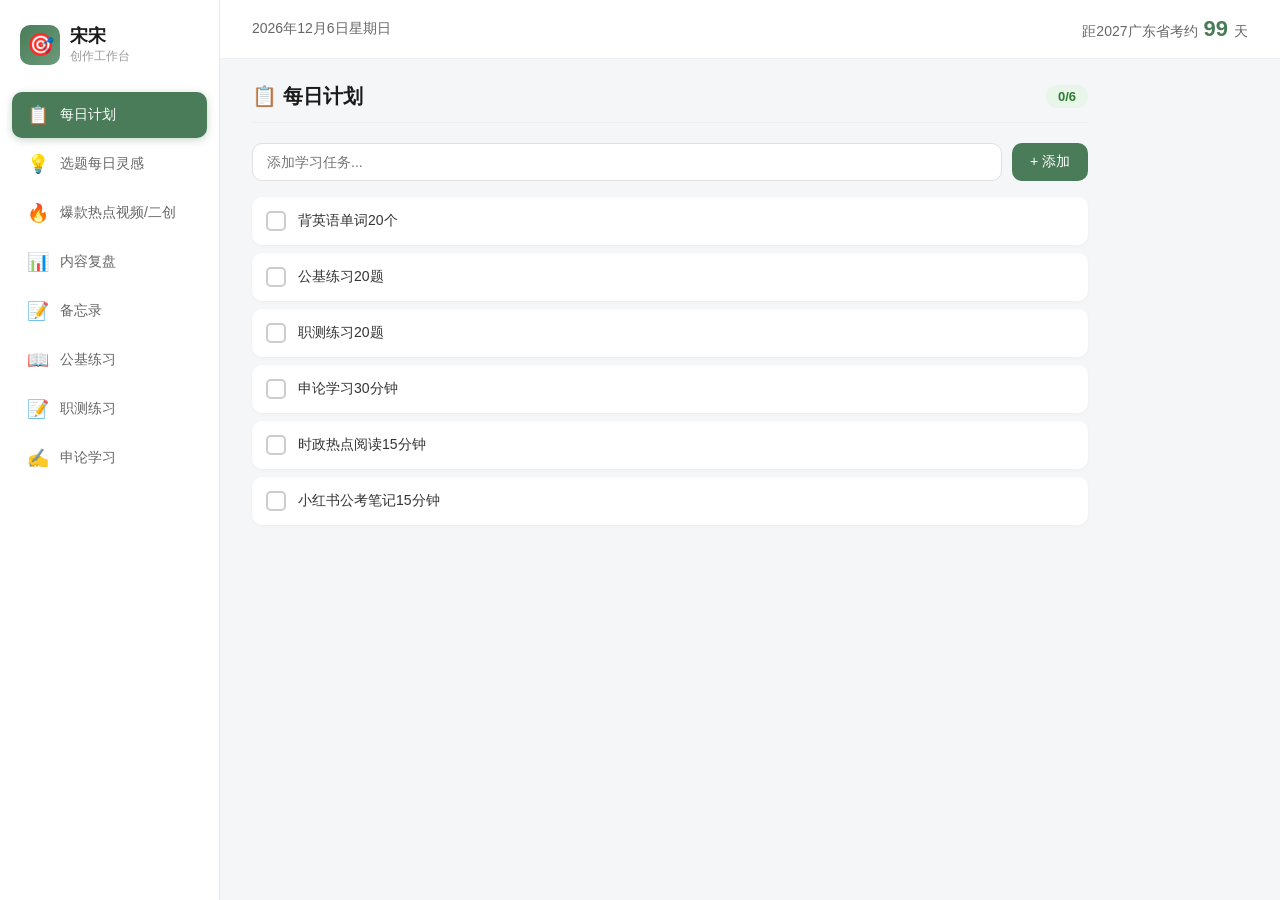
==== index.html @ 7b5e4655 "宋宋的工作台 - 2027广东省考冲刺 - 左侧导航+右侧内容布局 - 每日计划/公基/职测/申论/复盘/热点/备忘录 - 每日20题限制+错误分析 - 时政热点+广东热点+B站博主 - 小红书风格笔" ====
<!DOCTYPE html>
<html lang="zh-CN">
<head>
    <meta charset="UTF-8">
    <meta name="viewport" content="width=device-width, initial-scale=1.0">
    <title>宋宋的工作台 · 2027广东省考冲刺</title>
    <link rel="stylesheet" href="song-final.css">
</head>
<body>
    <div class="app">
        <!-- 左侧导航栏 -->
        <aside class="sidebar">
            <div class="sidebar-brand">
                <div class="brand-icon">🎯</div>
                <div class="brand-text">
                    <div class="brand-name">宋宋</div>
                    <div class="brand-sub">创作工作台</div>
                </div>
            </div>

            <nav class="nav-menu">
                <div class="nav-item active" data-tab="tasks">
                    <span class="nav-icon">📋</span>
                    <span class="nav-text">每日计划</span>
                </div>
                <div class="nav-item" data-tab="hot">
                    <span class="nav-icon">💡</span>
                    <span class="nav-text">选题每日灵感</span>
                </div>
                <div class="nav-item" data-tab="review">
                    <span class="nav-icon">🔥</span>
                    <span class="nav-text">爆款热点视频/二创</span>
                </div>
                <div class="nav-item" data-tab="summary">
                    <span class="nav-icon">📊</span>
                    <span class="nav-text">内容复盘</span>
                </div>
                <div class="nav-item" data-tab="memo">
                    <span class="nav-icon">📝</span>
                    <span class="nav-text">备忘录</span>
                </div>
                <div class="nav-item" data-tab="exam">
                    <span class="nav-icon">📖</span>
                    <span class="nav-text">公基练习</span>
                </div>
                <div class="nav-item" data-tab="zhice">
                    <span class="nav-icon">📝</span>
                    <span class="nav-text">职测练习</span>
                </div>
                <div class="nav-item" data-tab="shenlun">
                    <span class="nav-icon">✍️</span>
                    <span class="nav-text">申论学习</span>
                </div>
            </nav>
        </aside>

        <!-- 右侧内容区 -->
        <main class="main-content">
            <!-- 顶部栏 -->
            <header class="topbar">
                <div class="topbar-date" id="todayDate"></div>
                <div class="topbar-countdown">
                    <span>距2027广东省考约</span>
                    <b id="countdown">--</b>
                    <span>天</span>
                </div>
            </header>

            <!-- 每日计划 -->
            <section class="content-section active" id="content-tasks">
                <div class="section-header">
                    <h2>📋 每日计划</h2>
                    <span class="progress-tag" id="taskProgress">0/0</span>
                </div>
                <div class="task-add">
                    <input type="text" id="taskInput" placeholder="添加学习任务...">
                    <button onclick="addTask()">+ 添加</button>
                </div>
                <ul class="task-list" id="taskList"></ul>
            </section>

            <!-- 选题灵感 -->
            <section class="content-section" id="content-hot">
                <div class="section-header">
                    <h2>💡 选题每日灵感</h2>
                    <span class="update-tag">整理自小红书/知乎/头条</span>
                </div>
                <div class="xhs-grid" id="xhsGrid"></div>
            </section>

            <!-- 爆款热点 -->
            <section class="content-section" id="content-review">
                <div class="section-header">
                    <h2>🔥 爆款热点视频/二创</h2>
                    <span class="update-tag">2026-07-28更新</span>
                </div>
                <div class="hot-list" id="hotList"></div>
            </section>

            <!-- 内容复盘 -->
            <section class="content-section" id="content-summary">
                <div class="section-header">
                    <h2>📊 内容复盘</h2>
                    <button class="btn-primary" onclick="generateReview()">生成复盘分析</button>
                </div>
                <div class="module-inputs">
                    <h3>各模块做题情况</h3>
                    <p class="hint">录入今天各模块做题数和正确数，系统自动计算正确率并分析薄弱环节</p>
                    <table class="module-table">
                        <thead>
                            <tr><th>模块</th><th>做题数</th><th>正确数</th><th>正确率</th></tr>
                        </thead>
                        <tbody id="moduleTableBody"></tbody>
                    </table>
                </div>
                <div class="review-inputs">
                    <div class="review-field">
                        <label>今日学习时长</label>
                        <input type="text" id="reviewHours" placeholder="如：4小时">
                    </div>
                    <div class="review-field">
                        <label>错误原因总结</label>
                        <textarea id="reviewErrors" rows="3" placeholder="今天做错的主要原因..."></textarea>
                    </div>
                    <div class="review-field">
                        <label>明日改进计划</label>
                        <textarea id="reviewPlan" rows="3" placeholder="明天重点改进什么..."></textarea>
                    </div>
                </div>
                <div class="review-output" id="reviewOutput"></div>
            </section>

            <!-- 备忘录 -->
            <section class="content-section" id="content-memo">
                <div class="section-header">
                    <h2>📝 备忘录</h2>
                    <button class="btn-primary" onclick="saveMemo()">保存</button>
                </div>
                <textarea id="memoText" placeholder="随手记录重要事项、灵感、待办..." rows="20"></textarea>
            </section>

            <!-- 公基练习 -->
            <section class="content-section" id="content-exam">
                <div class="section-header">
                    <h2>📖 公基练习</h2>
                    <div class="quiz-stats-bar">
                        <span>总题数：<b id="gongjiTotal">0</b></span>
                        <span>已答：<b id="gongjiAnswered">0</b></span>
                        <span>正确：<b id="gongjiCorrect">0</b></span>
                        <span>正确率：<b id="gongjiRate">0%</b></span>
                        <button class="btn-reset" onclick="resetQuiz('gongji')">重置</button>
                        <button class="btn-add-q" onclick="openAddModal('gongji')">+ 录入题目</button>
                    </div>
                </div>
                <div class="daily-limit-tip" id="gongjiTip">📅 今日练习：已答 <b>0</b> / 20 题</div>
                <ul class="quiz-list" id="gongjiTaskList"></ul>
            </section>

            <!-- 职测练习 -->
            <section class="content-section" id="content-zhice">
                <div class="section-header">
                    <h2>📝 职测练习</h2>
                    <div class="quiz-stats-bar">
                        <span>总题数：<b id="zhiceTotal">0</b></span>
                        <span>已答：<b id="zhiceAnswered">0</b></span>
                        <span>正确：<b id="zhiceCorrect">0</b></span>
                        <span>正确率：<b id="zhiceRate">0%</b></span>
                        <button class="btn-reset" onclick="resetQuiz('zhice')">重置</button>
                        <button class="btn-add-q" onclick="openAddModal('zhice')">+ 录入题目</button>
                    </div>
                </div>
                <div class="daily-limit-tip" id="zhiceTip">📅 今日练习：已答 <b>0</b> / 20 题</div>
                <ul class="quiz-list" id="zhiceTaskList"></ul>
            </section>

            <!-- 申论学习 -->
            <section class="content-section" id="content-shenlun">
                <div class="section-header">
                    <h2>✍️ 申论学习</h2>
                </div>
                <div class="video-intro">
                    <p>📚 精选 B 站申论学习博主，点击卡片跳转主页，点击"申论视频"按钮搜索该博主的申论相关视频。</p>
                </div>
                <div class="hot-topics-block">
                    <h3 class="block-title">🔥 2025申论最新热点</h3>
                    <p class="block-update">更新时间：2026年7月28日</p>
                    <div class="hot-topics-list" id="hotTopicsList"></div>
                </div>
                <div class="video-grid" id="shenlunVideoGrid"></div>
            </section>
        </main>
    </div>

    <!-- 录入题目弹窗 -->
    <div class="modal" id="gongjiAddModal">
        <div class="modal-content">
            <div class="modal-header"><h3>录入公基题目</h3><button class="modal-close" onclick="closeAddModal('gongji')">×</button></div>
            <div class="modal-body">
                <div class="form-row"><label>题干</label><textarea id="gongjiNewQ" rows="3"></textarea></div>
                <div class="form-row form-row-2"><label>A<input type="text" id="gongjiNewA"></label><label>B<input type="text" id="gongjiNewB"></label></div>
                <div class="form-row form-row-2"><label>C<input type="text" id="gongjiNewC"></label><label>D<input type="text" id="gongjiNewD"></label></div>
                <div class="form-row"><label>正确答案<select id="gongjiNewAns"><option value="0">A</option><option value="1">B</option><option value="2">C</option><option value="3">D</option></select></label></div>
                <div class="form-row"><label>解析（选填）</label><textarea id="gongjiNewExp" rows="2"></textarea></div>
            </div>
            <div class="modal-footer">
                <button class="btn-cancel" onclick="closeAddModal('gongji')">取消</button>
                <button class="btn-save" onclick="addCustomQuestion('gongji')">保存</button>
            </div>
        </div>
    </div>

    <div class="modal" id="zhiceAddModal">
        <div class="modal-content">
            <div class="modal-header"><h3>录入职测题目</h3><button class="modal-close" onclick="closeAddModal('zhice')">×</button></div>
            <div class="modal-body">
                <div class="form-row"><label>题干</label><textarea id="zhiceNewQ" rows="3"></textarea></div>
                <div class="form-row form-row-2"><label>A<input type="text" id="zhiceNewA"></label><label>B<input type="text" id="zhiceNewB"></label></div>
                <div class="form-row form-row-2"><label>C<input type="text" id="zhiceNewC"></label><label>D<input type="text" id="zhiceNewD"></label></div>
                <div class="form-row"><label>正确答案<select id="zhiceNewAns"><option value="0">A</option><option value="1">B</option><option value="2">C</option><option value="3">D</option></select></label></div>
                <div class="form-row"><label>解析（选填）</label><textarea id="zhiceNewExp" rows="2"></textarea></div>
            </div>
            <div class="modal-footer">
                <button class="btn-cancel" onclick="closeAddModal('zhice')">取消</button>
                <button class="btn-save" onclick="addCustomQuestion('zhice')">保存</button>
            </div>
        </div>
    </div>

    <script src="questions.js"></script>
    <script src="song-final-data.js"></script>
    <script src="song-final-app.js"></script>
</body>
</html>
---- song-final.css ----
/* 宋宋的工作台 - 最终版（左侧导航+右侧内容） */

* { margin: 0; padding: 0; box-sizing: border-box; }

body {
    font-family: -apple-system, BlinkMacSystemFont, "Segoe UI", Roboto, "Helvetica Neue", Arial, sans-serif;
    background: #f5f6f8;
    color: #333;
    height: 100vh;
    overflow: hidden;
}

.app {
    display: flex;
    height: 100vh;
}

/* ===== 左侧导航栏 ===== */
.sidebar {
    width: 220px;
    background: #fff;
    border-right: 1px solid #e8e8e8;
    display: flex;
    flex-direction: column;
    flex-shrink: 0;
    overflow-y: auto;
}

.sidebar-brand {
    padding: 24px 20px 16px;
    display: flex;
    align-items: center;
    gap: 10px;
}

.brand-icon {
    width: 40px;
    height: 40px;
    border-radius: 10px;
    background: linear-gradient(135deg, #4a7c59, #6b9b7a);
    display: flex;
    align-items: center;
    justify-content: center;
    font-size: 22px;
}

.brand-name {
    font-size: 18px;
    font-weight: 700;
    color: #1a1a1a;
}

.brand-sub {
    font-size: 12px;
    color: #999;
}

.nav-menu {
    padding: 8px 12px;
    flex: 1;
}

.nav-item {
    display: flex;
    align-items: center;
    padding: 12px 14px;
    margin: 3px 0;
    border-radius: 10px;
    cursor: pointer;
    transition: all 0.2s;
    color: #666;
    font-size: 14px;
}

.nav-item:hover {
    background: #f5f5f5;
    color: #333;
}

.nav-item.active {
    background: #4a7c59;
    color: #fff;
    box-shadow: 0 2px 8px rgba(74, 124, 89, 0.3);
}

.nav-icon {
    font-size: 18px;
    margin-right: 10px;
    width: 24px;
    text-align: center;
}

.nav-text {
    font-weight: 500;
}

/* ===== 右侧主内容区 ===== */
.main-content {
    flex: 1;
    overflow-y: auto;
    padding: 0;
    display: flex;
    flex-direction: column;
}

/* 顶部栏 */
.topbar {
    display: flex;
    justify-content: space-between;
    align-items: center;
    padding: 16px 32px;
    background: #fff;
    border-bottom: 1px solid #f0f0f0;
    position: sticky;
    top: 0;
    z-index: 10;
}

.topbar-date {
    font-size: 14px;
    color: #666;
}

.topbar-countdown {
    display: flex;
    align-items: baseline;
    gap: 6px;
    font-size: 14px;
    color: #666;
}

.topbar-countdown b {
    font-size: 22px;
    font-weight: 700;
    color: #4a7c59;
}

/* 内容区 */
.content-section {
    display: none;
    padding: 24px 32px;
    max-width: 900px;
    animation: fadeIn 0.3s ease;
}

.content-section.active {
    display: block;
}

@keyframes fadeIn {
    from { opacity: 0; transform: translateY(6px); }
    to { opacity: 1; transform: translateY(0); }
}

.section-header {
    display: flex;
    justify-content: space-between;
    align-items: center;
    margin-bottom: 20px;
    padding-bottom: 12px;
    border-bottom: 1px solid #f0f0f0;
}

.section-header h2 {
    font-size: 20px;
    font-weight: 600;
    color: #1a1a1a;
}

.progress-tag {
    background: #e8f5e9;
    color: #2e7d32;
    padding: 4px 12px;
    border-radius: 12px;
    font-size: 13px;
    font-weight: 600;
}

.update-tag {
    font-size: 12px;
    color: #999;
}

/* ===== 任务列表 ===== */
.task-add {
    display: flex;
    gap: 10px;
    margin-bottom: 16px;
}

.task-add input {
    flex: 1;
    padding: 10px 14px;
    border: 1.5px solid #e0e0e0;
    border-radius: 10px;
    font-size: 14px;
    outline: none;
}

.task-add input:focus { border-color: #4a7c59; }

.task-add button {
    padding: 10px 18px;
    background: #4a7c59;
    color: #fff;
    border: none;
    border-radius: 10px;
    font-size: 14px;
    cursor: pointer;
}

.task-list { list-style: none; }

.task-list li {
    display: flex;
    align-items: center;
    padding: 12px 14px;
    background: #fff;
    border-radius: 10px;
    margin-bottom: 8px;
    box-shadow: 0 1px 3px rgba(0,0,0,0.04);
    transition: all 0.2s;
}

.task-list li:hover { box-shadow: 0 2px 8px rgba(0,0,0,0.08); }
.task-list li.done { opacity: 0.5; }
.task-list li.done .task-text { text-decoration: line-through; }

.task-check {
    width: 20px; height: 20px; border: 2px solid #ccc; border-radius: 5px;
    margin-right: 12px; cursor: pointer; display: flex;
    align-items: center; justify-content: center; flex-shrink: 0; background: #fff;
}

.task-check:hover { border-color: #4a7c59; }
.task-check.checked { background: #4a7c59; border-color: #4a7c59; }
.task-check.checked::after { content: "✓"; color: #fff; font-size: 13px; font-weight: bold; }

.task-text { flex: 1; font-size: 14px; }

.task-del {
    width: 24px; height: 24px; border: none; background: transparent;
    color: #ccc; font-size: 16px; cursor: pointer; border-radius: 5px;
    opacity: 0; transition: all 0.2s;
}

.task-list li:hover .task-del { opacity: 1; }
.task-del:hover { background: #ffebee; color: #e53935; }

/* ===== 小红书笔记卡片 ===== */
.xhs-grid {
    display: grid;
    grid-template-columns: repeat(auto-fill, minmax(280px, 1fr));
    gap: 14px;
}

.xhs-card {
    background: #fff;
    border-radius: 12px;
    padding: 16px;
    box-shadow: 0 1px 3px rgba(0,0,0,0.05);
    border: 1px solid #f0f0f0;
    transition: all 0.25s;
}

.xhs-card:hover {
    transform: translateY(-2px);
    box-shadow: 0 4px 16px rgba(0,0,0,0.1);
}

.xhs-tag {
    display: inline-block;
    padding: 3px 8px;
    border-radius: 4px;
    font-size: 11px;
    font-weight: 600;
    margin-bottom: 8px;
}

.xhs-tag-技巧 { background: #e3f2fd; color: #1565c0; }
.xhs-tag-热点 { background: #fff3e0; color: #ef6c00; }
.xhs-tag-经验 { background: #e8f5e9; color: #2e7d32; }
.xhs-tag-行测 { background: #f3e5f5; color: #7b1fa2; }
.xhs-tag-申论 { background: #fce4ec; color: #c62828; }
.xhs-tag-时政 { background: #e0f7fa; color: #00838f; }

.xhs-title { font-size: 15px; font-weight: 600; color: #1a1a1a; margin-bottom: 6px; line-height: 1.4; }
.xhs-author { font-size: 12px; color: #999; margin-bottom: 8px; }
.xhs-content { font-size: 13px; color: #555; line-height: 1.7; margin-bottom: 8px; }
.xhs-points { background: #f9f9fa; border-radius: 6px; padding: 10px; font-size: 12px; color: #666; line-height: 1.7; }
.xhs-stats { font-size: 11px; color: #bbb; margin-top: 10px; padding-top: 10px; border-top: 1px solid #f5f5f5; }

/* ===== 热点列表 ===== */
.hot-list { display: flex; flex-direction: column; gap: 12px; }

.hot-item {
    background: #fff;
    border-radius: 12px;
    padding: 16px 18px;
    border-left: 4px solid #4a7c59;
    box-shadow: 0 1px 3px rgba(0,0,0,0.04);
}

.hot-item.gd { border-left-color: #c62828; }

.hot-title { font-size: 15px; font-weight: 600; color: #1a1a1a; margin-bottom: 6px; }
.hot-summary { font-size: 13px; color: #555; line-height: 1.6; margin-bottom: 6px; }
.hot-points { background: #f7f9fc; border-radius: 6px; padding: 8px 10px; font-size: 12px; color: #666; line-height: 1.7; }
.hot-source { font-size: 11px; color: #aaa; text-align: right; margin-top: 6px; }

/* ===== 复盘模块 ===== */
.module-inputs { margin-bottom: 20px; }
.module-inputs h3 { font-size: 15px; font-weight: 600; margin-bottom: 6px; }
.hint { font-size: 13px; color: #999; margin-bottom: 12px; }

.module-table {
    width: 100%; border-collapse: collapse; font-size: 14px;
    background: #fff; border-radius: 10px; overflow: hidden;
}

.module-table th {
    background: #f5f5f7; padding: 10px; text-align: left;
    font-weight: 600; color: #666; font-size: 13px;
}

.module-table td { padding: 8px 10px; border-bottom: 1px solid #f0f0f0; }

.module-table input {
    width: 70px; padding: 6px 8px; border: 1.5px solid #eee;
    border-radius: 6px; font-size: 14px; outline: none;
}

.module-table input:focus { border-color: #4a7c59; }

.rate-cell { font-weight: 600; }
.rate-low { color: #e53935; }
.rate-mid { color: #ef6c00; }
.rate-high { color: #2e7d32; }

.review-inputs { display: flex; flex-direction: column; gap: 10px; margin-bottom: 16px; }

.review-field label {
    display: block; font-size: 13px; color: #666;
    margin-bottom: 4px; font-weight: 500;
}

.review-field input,
.review-field textarea {
    width: 100%; padding: 10px 12px; border: 1.5px solid #e0e0e0;
    border-radius: 8px; font-size: 14px; font-family: inherit; outline: none; resize: vertical;
}

.review-field input:focus,
.review-field textarea:focus { border-color: #4a7c59; }

.review-output { display: none; margin-top: 16px; }
.review-output.show { display: block; }

.review-box {
    background: #fff8f6; border: 1px solid #ffccbc;
    border-radius: 12px; padding: 16px;
}

.review-title { font-size: 15px; font-weight: 600; color: #d84315; margin-bottom: 12px; }

.review-section {
    margin-bottom: 10px; font-size: 13px; line-height: 1.7; color: #444;
    padding: 10px 12px; background: #fff; border-radius: 8px;
}

.review-section b { color: #333; }

.weak-module { display: inline-block; background: #ffebee; color: #c62828; padding: 3px 10px; border-radius: 12px; font-size: 12px; margin: 2px; }
.strong-module { display: inline-block; background: #e8f5e9; color: #2e7d32; padding: 3px 10px; border-radius: 12px; font-size: 12px; margin: 2px; }

/* ===== 申论热点 ===== */
.hot-topics-block { margin-bottom: 24px; }
.block-title { font-size: 16px; font-weight: 600; color: #1a1a1a; margin-bottom: 6px; }
.block-update { font-size: 12px; color: #999; margin-bottom: 14px; }

.hot-topics-list { display: flex; flex-direction: column; gap: 12px; }

.topic-card {
    background: #fff; border-radius: 12px; padding: 16px 18px;
    border-left: 4px solid #4a7c59; box-shadow: 0 1px 3px rgba(0,0,0,0.04);
}

.topic-header { display: flex; align-items: flex-start; gap: 10px; margin-bottom: 8px; }
.topic-num {
    width: 28px; height: 28px; border-radius: 6px; background: #4a7c59;
    color: #fff; font-size: 13px; font-weight: 600;
    display: flex; align-items: center; justify-content: center; flex-shrink: 0;
}
.topic-title { font-size: 15px; font-weight: 600; color: #1a1a1a; }
.topic-keywords { font-size: 12px; color: #888; }
.topic-summary { font-size: 13px; color: #555; line-height: 1.6; margin-bottom: 10px; }
.topic-points { background: #f7f9fc; border-radius: 6px; padding: 10px; font-size: 12px; color: #666; line-height: 1.7; }
.topic-source { font-size: 11px; color: #aaa; text-align: right; margin-top: 6px; }

/* ===== 博主卡片 ===== */
.video-grid {
    display: grid;
    grid-template-columns: repeat(auto-fill, minmax(260px, 1fr));
    gap: 14px;
}

.up-card {
    background: #fff; border-radius: 12px; padding: 16px;
    box-shadow: 0 1px 3px rgba(0,0,0,0.04); border: 1px solid #f0f0f0;
    display: flex; gap: 12px; transition: all 0.25s;
}

.up-card:hover { box-shadow: 0 4px 16px rgba(74,124,89,0.12); transform: translateY(-2px); }

.up-avatar {
    width: 48px; height: 48px; border-radius: 50%;
    background: linear-gradient(135deg, #4a7c59, #6b9b7a);
    display: flex; align-items: center; justify-content: center;
    font-size: 24px; flex-shrink: 0;
}

.up-info { flex: 1; min-width: 0; }
.up-name { font-size: 15px; font-weight: 600; color: #1a1a1a; margin-bottom: 3px; }
.up-desc { font-size: 12px; color: #888; margin-bottom: 6px; }
.up-meta { display: flex; gap: 10px; font-size: 11px; color: #999; margin-bottom: 10px; }
.up-actions { display: flex; gap: 6px; }

.btn-up {
    display: inline-block; padding: 5px 12px; border-radius: 6px;
    font-size: 12px; font-weight: 500; text-decoration: none; transition: all 0.2s;
}

.btn-space { background: #4a7c59; color: #fff; }
.btn-space:hover { background: #3d6b4a; }
.btn-search { background: #fff; color: #4a7c59; border: 1px solid #4a7c59; }
.btn-search:hover { background: #f1f8f4; }

/* ===== 答题系统 ===== */
.daily-limit-tip {
    background: #f0f7f3; border-radius: 8px; padding: 10px 14px;
    margin-bottom: 14px; font-size: 13px; color: #555; border-left: 3px solid #4a7c59;
}

.daily-limit-tip b { color: #4a7c59; font-size: 15px; }

.quiz-stats-bar {
    display: flex; align-items: center; gap: 14px; flex-wrap: wrap;
}

.quiz-stats-bar span { font-size: 13px; color: #666; }
.quiz-stats-bar b { color: #4a7c59; font-size: 14px; }

.btn-reset {
    padding: 5px 12px; background: #fff; color: #e53935;
    border: 1px solid #ffcdd2; border-radius: 6px; font-size: 12px; cursor: pointer;
}
.btn-reset:hover { background: #ffebee; }

.btn-add-q {
    padding: 5px 12px; background: #4a7c59; color: #fff;
    border: none; border-radius: 6px; font-size: 12px; cursor: pointer;
}
.btn-add-q:hover { background: #3d6b4a; }

.btn-primary {
    padding: 8px 16px; background: #4a7c59; color: #fff;
    border: none; border-radius: 8px; font-size: 13px; cursor: pointer;
}
.btn-primary:hover { background: #3d6b4a; }

.quiz-list { list-style: none; }

.quiz-item {
    background: #fff; border-radius: 12px; padding: 18px;
    margin-bottom: 12px; box-shadow: 0 1px 3px rgba(0,0,0,0.04);
    border: 1px solid #f0f0f0;
}

.quiz-header {
    display: flex; justify-content: space-between; align-items: center;
    margin-bottom: 10px; padding-bottom: 8px; border-bottom: 1px dashed #eee;
}

.quiz-num { font-size: 13px; font-weight: 600; color: #4a7c59; }
.custom-tag { display: inline-block; background: #fff3e0; color: #ef6c00; font-size: 11px; padding: 2px 6px; border-radius: 4px; margin-left: 6px; }

.quiz-header-right { display: flex; align-items: center; gap: 8px; }

.quiz-result { font-size: 12px; padding: 3px 10px; border-radius: 10px; font-weight: 500; }
.quiz-result.correct { background: #e8f5e9; color: #2e7d32; }
.quiz-result.wrong { background: #ffebee; color: #c62828; }
.quiz-result.pending { background: #fff3e0; color: #ef6c00; }

.btn-del-custom {
    width: 24px; height: 24px; border: none; background: transparent;
    color: #ccc; font-size: 16px; cursor: pointer; border-radius: 5px;
}
.btn-del-custom:hover { background: #ffebee; color: #c62828; }

.quiz-question { font-size: 15px; color: #1a1a1a; line-height: 1.7; margin-bottom: 14px; font-weight: 500; }

.quiz-options { display: flex; flex-direction: column; gap: 8px; }

.quiz-option {
    display: flex; align-items: center; padding: 10px 12px;
    border: 2px solid #eee; border-radius: 8px; cursor: pointer;
    transition: all 0.2s; background: #fafafa;
}

.quiz-option:hover { border-color: #4a7c59; background: #f1f8f4; }
.quiz-option.option-correct { border-color: #2e7d32; background: #e8f5e9; }
.quiz-option.option-wrong { border-color: #c62828; background: #ffebee; }

.option-label {
    width: 26px; height: 26px; border-radius: 50%; background: #fff;
    border: 1px solid #ddd; display: flex; align-items: center; justify-content: center;
    font-size: 12px; font-weight: 600; color: #666; margin-right: 10px; flex-shrink: 0;
}

.option-correct .option-label { background: #2e7d32; color: #fff; border-color: #2e7d32; }
.option-wrong .option-label { background: #c62828; color: #fff; border-color: #c62828; }

.option-text { flex: 1; font-size: 14px; color: #333; }
.option-mark { color: #2e7d32; font-size: 16px; font-weight: bold; margin-left: 6px; }
.option-wrong .option-mark { color: #c62828; }

.quiz-explanation {
    margin-top: 14px; padding: 14px; background: #f7f9fc;
    border-radius: 8px; border-left: 3px solid #4a7c59;
    font-size: 13px; line-height: 1.7;
}

.explanation-row { margin-bottom: 6px; }
.explanation-label { color: #666; font-weight: 600; }
.ans-correct { color: #2e7d32; font-weight: 600; }
.ans-wrong { color: #c62828; font-weight: 600; }

.error-analysis {
    margin-top: 12px; padding: 12px 14px;
    background: #fff8f6; border-radius: 8px; border: 1px solid #ffccbc;
}

.analysis-title { font-size: 13px; font-weight: 600; color: #d84315; margin-bottom: 10px; }
.analysis-grid { display: grid; grid-template-columns: 1fr 1fr; gap: 8px; margin-bottom: 10px; }
.analysis-item { display: flex; flex-direction: column; gap: 3px; }
.analysis-label { font-size: 11px; color: #999; }
.analysis-value { font-size: 12px; font-weight: 600; }

.error-type-tag { display: inline-block; background: #ffebee; color: #c62828; padding: 2px 8px; border-radius: 10px; font-size: 11px; }
.knowledge-tag { display: inline-block; background: #e3f2fd; color: #1565c0; padding: 2px 8px; border-radius: 10px; font-size: 11px; }

.analysis-detail { font-size: 12px; color: #555; line-height: 1.6; margin-bottom: 5px; padding: 6px 8px; background: #fff; border-radius: 5px; }
.analysis-detail b { color: #333; }

/* ===== 备忘录 ===== */
#memoText {
    width: 100%; padding: 14px; border: 1.5px solid #e0e0e0; border-radius: 10px;
    font-size: 14px; font-family: inherit; outline: none; resize: vertical;
    min-height: 300px; line-height: 1.8;
}
#memoText:focus { border-color: #4a7c59; }

/* ===== 弹窗 ===== */
.modal {
    display: none; position: fixed; top: 0; left: 0; width: 100%; height: 100%;
    background: rgba(0,0,0,0.5); z-index: 1000; align-items: center; justify-content: center; padding: 20px;
}

.modal-content {
    background: #fff; border-radius: 14px; width: 100%; max-width: 520px;
    max-height: 90vh; overflow-y: auto; box-shadow: 0 8px 32px rgba(0,0,0,0.2);
}

.modal-header {
    display: flex; justify-content: space-between; align-items: center;
    padding: 16px 20px; border-bottom: 1px solid #f0f0f0;
}
.modal-header h3 { font-size: 16px; font-weight: 600; }
.modal-close { width: 30px; height: 30px; border: none; background: transparent; font-size: 20px; color: #999; cursor: pointer; border-radius: 6px; }
.modal-close:hover { background: #f5f5f5; color: #333; }

.modal-body { padding: 16px 20px; }
.form-row { margin-bottom: 12px; }
.form-row label { display: block; font-size: 12px; color: #666; margin-bottom: 4px; font-weight: 500; }
.form-row textarea, .form-row input[type="text"] {
    width: 100%; padding: 8px 10px; border: 1.5px solid #e0e0e0; border-radius: 6px;
    font-size: 13px; font-family: inherit; outline: none;
}
.form-row textarea:focus, .form-row input:focus { border-color: #4a7c59; }
.form-row select { padding: 6px 10px; border: 1.5px solid #e0e0e0; border-radius: 6px; font-size: 13px; outline: none; }
.form-row-2 { display: grid; grid-template-columns: 1fr 1fr; gap: 10px; }

.modal-footer {
    display: flex; justify-content: flex-end; gap: 8px;
    padding: 14px 20px; border-top: 1px solid #f0f0f0;
}
.btn-cancel { padding: 8px 16px; background: #f5f5f5; color: #666; border: none; border-radius: 6px; font-size: 13px; cursor: pointer; }
.btn-cancel:hover { background: #eee; }
.btn-save { padding: 8px 16px; background: #4a7c59; color: #fff; border: none; border-radius: 6px; font-size: 13px; cursor: pointer; }
.btn-save:hover { background: #3d6b4a; }

/* ===== 响应式 ===== */
@media (max-width: 900px) {
    .sidebar { width: 64px; }
    .brand-text, .nav-text { display: none; }
    .sidebar-brand { justify-content: center; padding: 20px 0; }
    .nav-item { justify-content: center; padding: 14px 0; }
    .nav-icon { margin-right: 0; }
    .content-section { padding: 16px 20px; }
    .xhs-grid { grid-template-columns: 1fr; }
    .video-grid { grid-template-columns: 1fr; }
}

@media (max-width: 600px) {
    .sidebar { display: none; }
    .main-content { padding: 0; }
    .content-section { padding: 12px 16px; }
    .topbar { padding: 12px 16px; flex-direction: column; gap: 6px; align-items: flex-start; }
    .quiz-stats-bar { gap: 8px; }
    .analysis-grid { grid-template-columns: 1fr; }
}
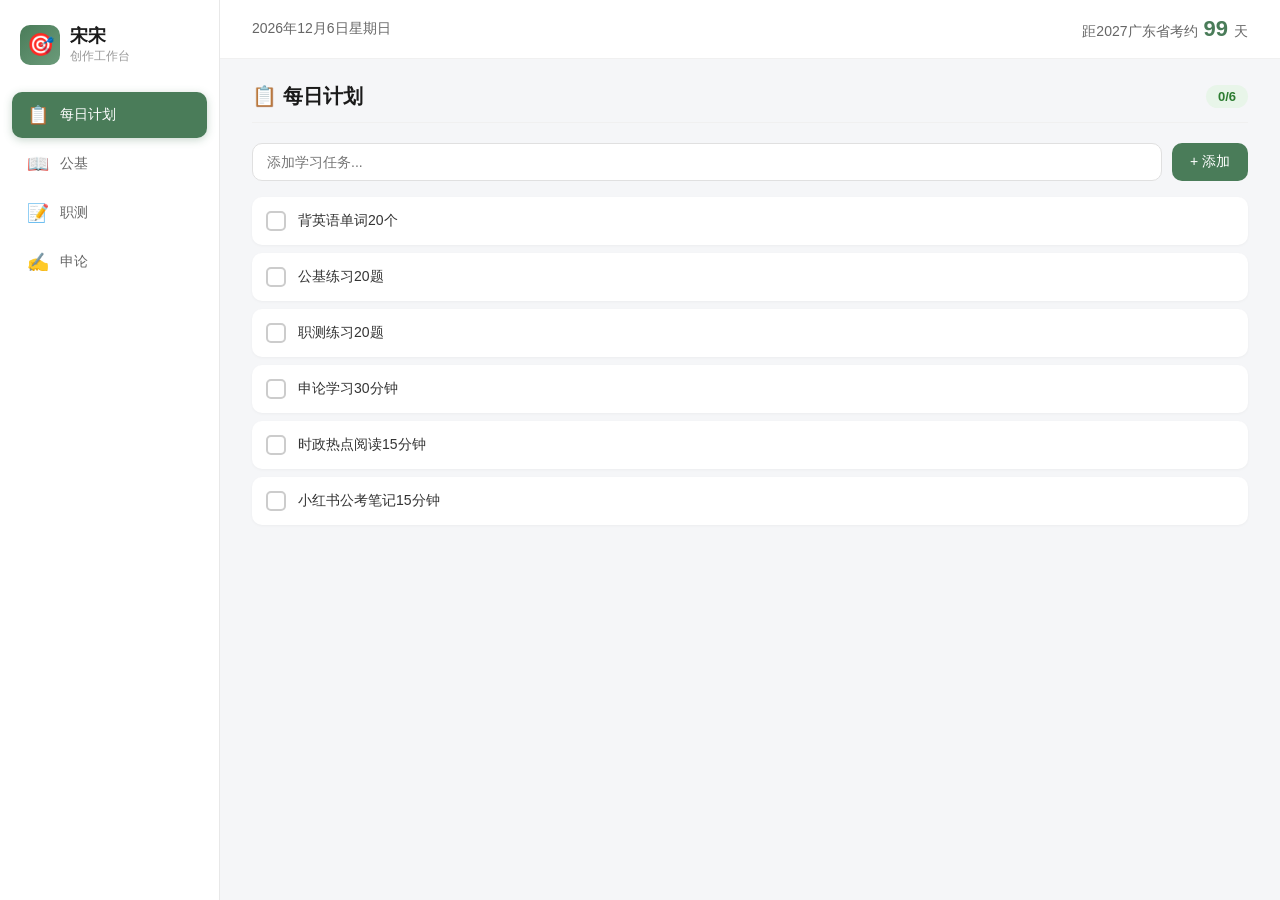
==== commit 61d44029: "简化为4栏目(每日计划/公基/职测/申论)，右侧内容占满全屏" ====
--- a/index.html
+++ b/index.html
@@ -3,6 +3,13 @@
 <head>
     <meta charset="UTF-8">
     <meta name="viewport" content="width=device-width, initial-scale=1.0">
+    <meta name="apple-mobile-web-app-capable" content="yes">
+    <meta name="apple-mobile-web-app-status-bar-style" content="default">
+    <meta name="apple-mobile-web-app-title" content="宋宋工作台">
+    <meta name="theme-color" content="#4a7c59">
+    <link rel="apple-touch-icon" href="apple-touch-icon.png">
+    <link rel="icon" type="image/png" sizes="192x192" href="icon-192.png">
+    <link rel="icon" type="image/png" sizes="512x512" href="icon-512.png">
     <title>宋宋的工作台 · 2027广东省考冲刺</title>
     <link rel="stylesheet" href="song-final.css">
 </head>
@@ -23,33 +30,17 @@
                     <span class="nav-icon">📋</span>
                     <span class="nav-text">每日计划</span>
                 </div>
-                <div class="nav-item" data-tab="hot">
-                    <span class="nav-icon">💡</span>
-                    <span class="nav-text">选题每日灵感</span>
-                </div>
-                <div class="nav-item" data-tab="review">
-                    <span class="nav-icon">🔥</span>
-                    <span class="nav-text">爆款热点视频/二创</span>
-                </div>
-                <div class="nav-item" data-tab="summary">
-                    <span class="nav-icon">📊</span>
-                    <span class="nav-text">内容复盘</span>
-                </div>
-                <div class="nav-item" data-tab="memo">
-                    <span class="nav-icon">📝</span>
-                    <span class="nav-text">备忘录</span>
-                </div>
                 <div class="nav-item" data-tab="exam">
                     <span class="nav-icon">📖</span>
-                    <span class="nav-text">公基练习</span>
+                    <span class="nav-text">公基</span>
                 </div>
                 <div class="nav-item" data-tab="zhice">
                     <span class="nav-icon">📝</span>
-                    <span class="nav-text">职测练习</span>
+                    <span class="nav-text">职测</span>
                 </div>
                 <div class="nav-item" data-tab="shenlun">
                     <span class="nav-icon">✍️</span>
-                    <span class="nav-text">申论学习</span>
+                    <span class="nav-text">申论</span>
                 </div>
             </nav>
         </aside>
@@ -79,70 +70,10 @@
                 <ul class="task-list" id="taskList"></ul>
             </section>
 
-            <!-- 选题灵感 -->
-            <section class="content-section" id="content-hot">
-                <div class="section-header">
-                    <h2>💡 选题每日灵感</h2>
-                    <span class="update-tag">整理自小红书/知乎/头条</span>
-                </div>
-                <div class="xhs-grid" id="xhsGrid"></div>
-            </section>
-
-            <!-- 爆款热点 -->
-            <section class="content-section" id="content-review">
-                <div class="section-header">
-                    <h2>🔥 爆款热点视频/二创</h2>
-                    <span class="update-tag">2026-07-28更新</span>
-                </div>
-                <div class="hot-list" id="hotList"></div>
-            </section>
-
-            <!-- 内容复盘 -->
-            <section class="content-section" id="content-summary">
-                <div class="section-header">
-                    <h2>📊 内容复盘</h2>
-                    <button class="btn-primary" onclick="generateReview()">生成复盘分析</button>
-                </div>
-                <div class="module-inputs">
-                    <h3>各模块做题情况</h3>
-                    <p class="hint">录入今天各模块做题数和正确数，系统自动计算正确率并分析薄弱环节</p>
-                    <table class="module-table">
-                        <thead>
-                            <tr><th>模块</th><th>做题数</th><th>正确数</th><th>正确率</th></tr>
-                        </thead>
-                        <tbody id="moduleTableBody"></tbody>
-                    </table>
-                </div>
-                <div class="review-inputs">
-                    <div class="review-field">
-                        <label>今日学习时长</label>
-                        <input type="text" id="reviewHours" placeholder="如：4小时">
-                    </div>
-                    <div class="review-field">
-                        <label>错误原因总结</label>
-                        <textarea id="reviewErrors" rows="3" placeholder="今天做错的主要原因..."></textarea>
-                    </div>
-                    <div class="review-field">
-                        <label>明日改进计划</label>
-                        <textarea id="reviewPlan" rows="3" placeholder="明天重点改进什么..."></textarea>
-                    </div>
-                </div>
-                <div class="review-output" id="reviewOutput"></div>
-            </section>
-
-            <!-- 备忘录 -->
-            <section class="content-section" id="content-memo">
-                <div class="section-header">
-                    <h2>📝 备忘录</h2>
-                    <button class="btn-primary" onclick="saveMemo()">保存</button>
-                </div>
-                <textarea id="memoText" placeholder="随手记录重要事项、灵感、待办..." rows="20"></textarea>
-            </section>
-
             <!-- 公基练习 -->
             <section class="content-section" id="content-exam">
                 <div class="section-header">
-                    <h2>📖 公基练习</h2>
+                    <h2>📖 公基</h2>
                     <div class="quiz-stats-bar">
                         <span>总题数：<b id="gongjiTotal">0</b></span>
                         <span>已答：<b id="gongjiAnswered">0</b></span>
@@ -159,7 +90,7 @@
             <!-- 职测练习 -->
             <section class="content-section" id="content-zhice">
                 <div class="section-header">
-                    <h2>📝 职测练习</h2>
+                    <h2>📝 职测</h2>
                     <div class="quiz-stats-bar">
                         <span>总题数：<b id="zhiceTotal">0</b></span>
                         <span>已答：<b id="zhiceAnswered">0</b></span>
@@ -176,7 +107,7 @@
             <!-- 申论学习 -->
             <section class="content-section" id="content-shenlun">
                 <div class="section-header">
-                    <h2>✍️ 申论学习</h2>
+                    <h2>✍️ 申论</h2>
                 </div>
                 <div class="video-intro">
                     <p>📚 精选 B 站申论学习博主，点击卡片跳转主页，点击"申论视频"按钮搜索该博主的申论相关视频。</p>
--- a/song-final.css
+++ b/song-final.css
@@ -101,6 +101,7 @@
     padding: 0;
     display: flex;
     flex-direction: column;
+    min-width: 0;
 }
 
 /* 顶部栏 */
@@ -138,8 +139,9 @@
 /* 内容区 */
 .content-section {
     display: none;
-    padding: 24px 32px;
-    max-width: 900px;
+    padding: 24px 32px 40px;
+    width: 100%;
+    max-width: none;
     animation: fadeIn 0.3s ease;
 }
 
